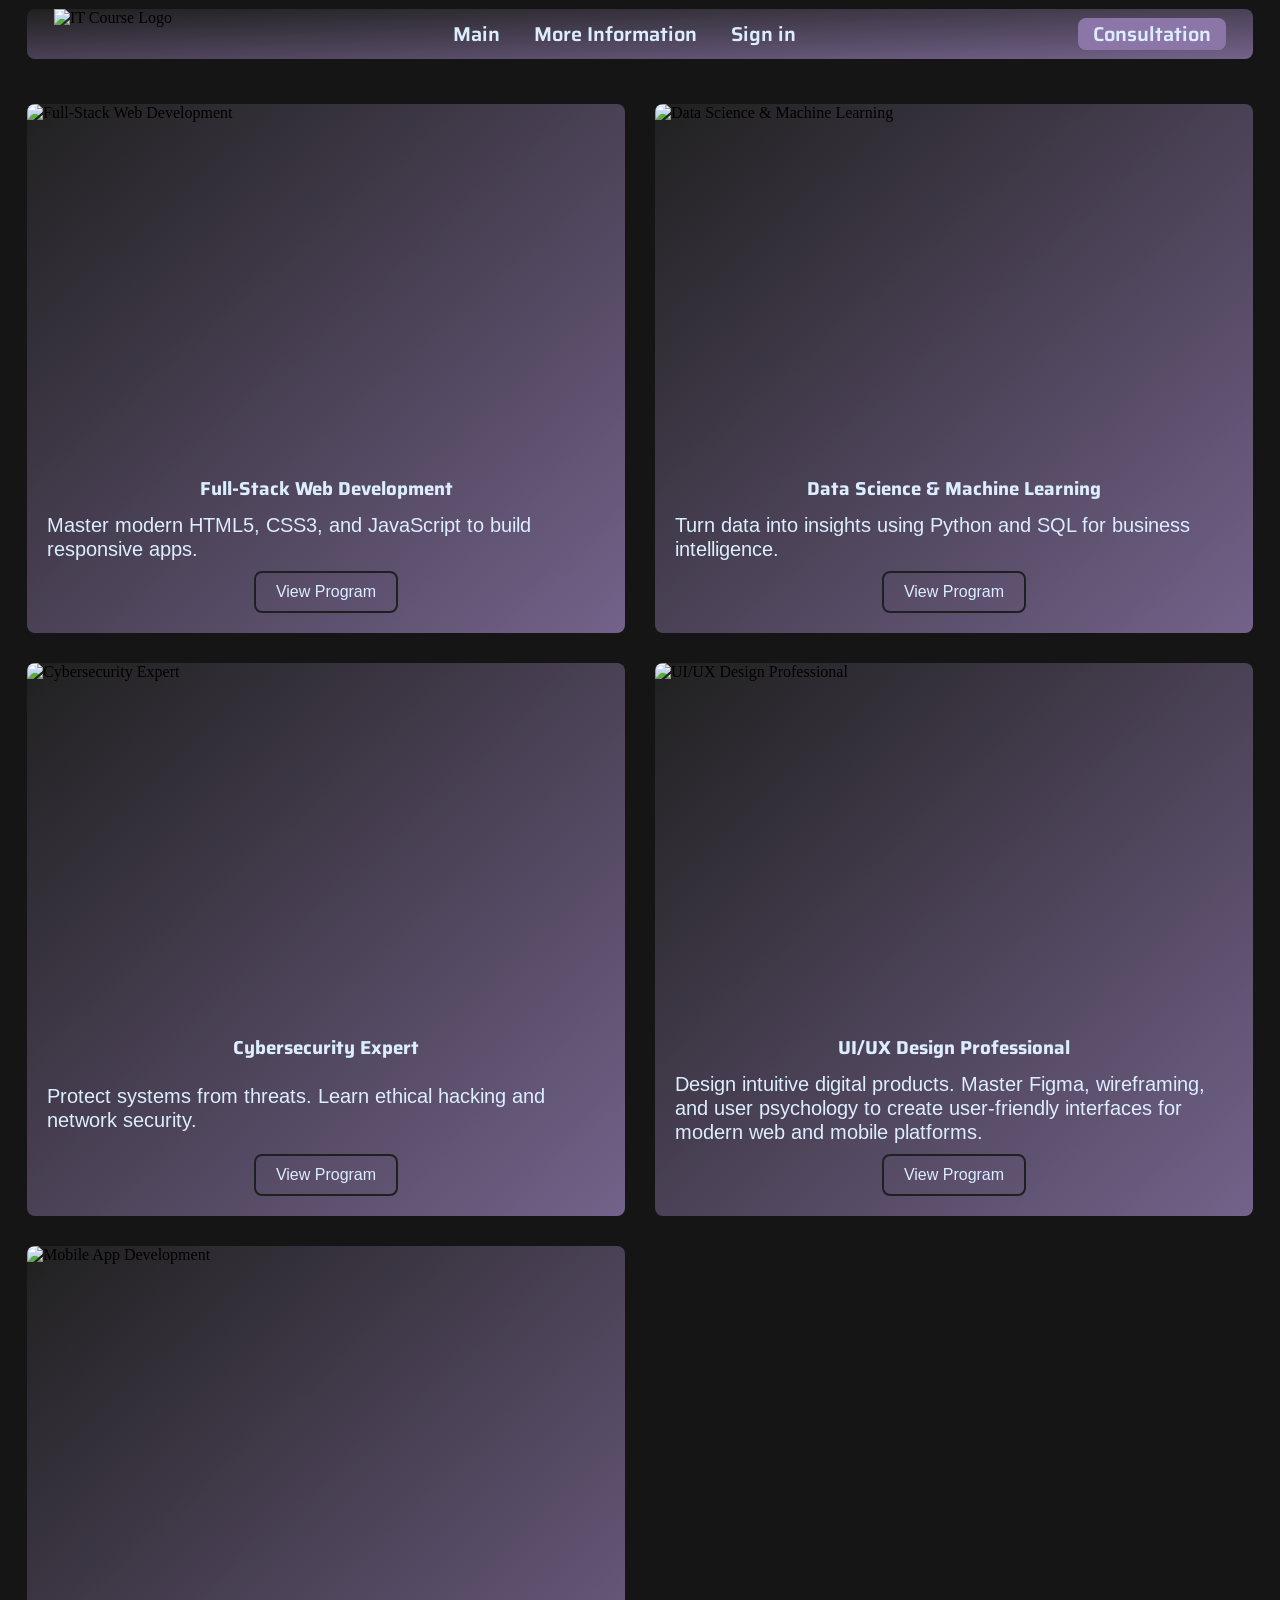
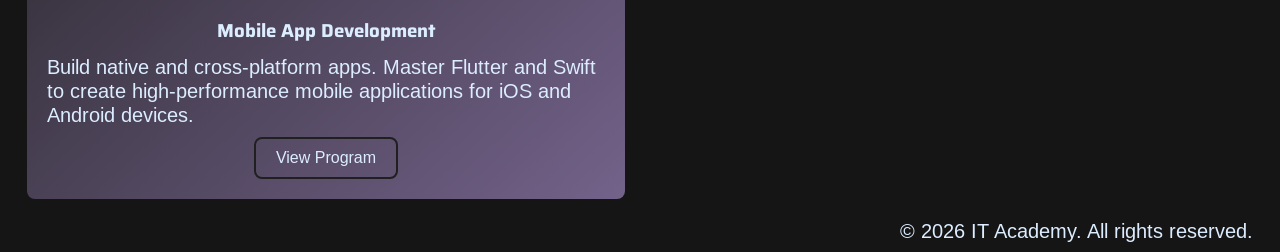
==== container.html @ 8f5b8977 "Add dynamic course cards and array methods" ====
<!DOCTYPE html>
<html lang="en">
<head>
    <meta charset="UTF-8">
    <meta name="viewport" content="width=device-width, initial-scale=1.0">
    <link href="https://fonts.googleapis.com/css2?family=Arimo:ital,wght@0,400..700;1,400..700&family=Saira:ital,wght@0,100..900;1,100..900&display=swap" rel="stylesheet">
    <link rel="stylesheet" href="styles/main.css">
    <link rel="stylesheet" href="styles/container.css">
    <title>List of IT Courses</title>
</head>
<body>
    <header class="nav-header">

        <img class="nav-img" src="photo/logo.png" alt="IT Course Logo" height="50px"; width="auto";>

        <nav class="navigation">
            <a href="index.html">Main</a> 
            <a href="info.html">More Information</a>
            <a href="">Sign in</a>
        </nav>

        <div class="nav-button">
            <a href="" class="nav-cons">Consultation</a>
        </div>

    </header>

    <main>
        <section class="cont-grid">
    
        </section>
    </main>

    <footer class="footer-main">
        <p>&copy; 2026 IT Academy. All rights reserved.</p>
    </footer>

    <script src="js.js"></script>
</body>
</html>
---- styles/main.css ----
* {
    box-sizing: border-box;
    margin: 0;
    padding: 0;
}

:root {
    --radius: 8px;
    --gradient: linear-gradient(to bottom right, #202020, #73628A);
    --gradient2: linear-gradient(to bottom right, #73628A, #202020);
    --spaceUp: 5vh 0 0 0;
}

body {
    background-color: #151515;
    padding: 1vh 3vh;
}

h1, h2, h3, h4, h5, h6 {
    color: #DCEDFF;
    font-family: 'Saira';
}

p {
    color: #DCEDFF;
    font-family: 'Arimo';
    font-size: 1.25rem;
}

header, section {
    border-radius: var(--radius);
}

.nav-header {
    padding: 0 3vh;
    position: sticky;
    z-index: 999;
    display: flex;
    flex-direction: row;
    justify-content: space-between;
    align-items: center;
    background: var(--gradient);
}

.nav-header a {
    color: #DCEDFF;
    font-size: 1.25rem;
    font-family: 'Saira';
    margin: 0 15px;
    font-weight: 600;
}

footer {
    margin: 20px 0 0 0;
    display: flex;
    justify-content: right;
}

a {
    text-decoration: none;
}

.nav-button {
    background-color: #8b76a7;
    border-radius: var(--radius);
    animation: nav-btn-anim 5s ease-in-out infinite;
}

@keyframes nav-btn-anim {
    0%, 70% {
        background-color: #8b76a7;
        transform: scale(1);
    }

    85% {
        background-color: #937eaf;
        transform: scale(1.1);
    }
}

@media (max-width: 768px) {
    .nav-header {
        flex-wrap: wrap;
        padding: 10px;
        justify-content: center;
        gap: 10px;
    }

    .navigation {
        display: flex;
        justify-content: center;
        width: 100%;
        order: 3;
        align-items: center;
    }

    .logo * {
        height: 50px;
        width: 50px;
    }

    .navigation a {
        font-size: 1rem;
    }

    .nav-button a {
        font-size: 1rem;
    }

    .nav-header {
        justify-content: space-between;
        padding: 0 12px;
    }

    body {
        padding: 10px;
    }

    section {
        flex-direction: column;
    }
}
---- styles/container.css ----
.cont-grid {
    display: grid;
    grid-template-columns: repeat(2, 1fr);
    gap: 30px;
    margin: var(--spaceUp);
}

.course-card {
    background: var(--gradient);
    border-radius: var(--radius);
    display: flex;
    flex-direction: column;
    align-items: stretch;
    overflow: hidden;
    height: 100%;
}

.course-card img {
    width: 100%;
    height: 350px;
    object-fit: cover;
    display: block;
}

.course-content {
    gap: 10px;
    padding: 20px;
    display: flex;
    flex-direction: column;
    flex-grow: 1;
    justify-content: space-between;
    align-items: center;
}

.course-content a {
    color: #DCEDFF;
    font-size: 1.25rem;
    font-family: 'Saira';
    margin: 0 15px;
    font-weight: 600;
}

.course-btn {
    background: none;
    color: #DCEDFF;
    border: 2px solid #202020;
    padding: 10px 20px;
    border-radius: var(--radius);
    font-size: 1rem;
    cursor: pointer;
    transition: background 0.3s ease;
}

.course-btn:hover {
    background: #684e8a;
    color: #DCEDFF;
}

@media (max-width: 768px) {

    .cont-grid {
        height: auto;
        grid-template-columns: 1fr;
        padding: 0;
    }
}
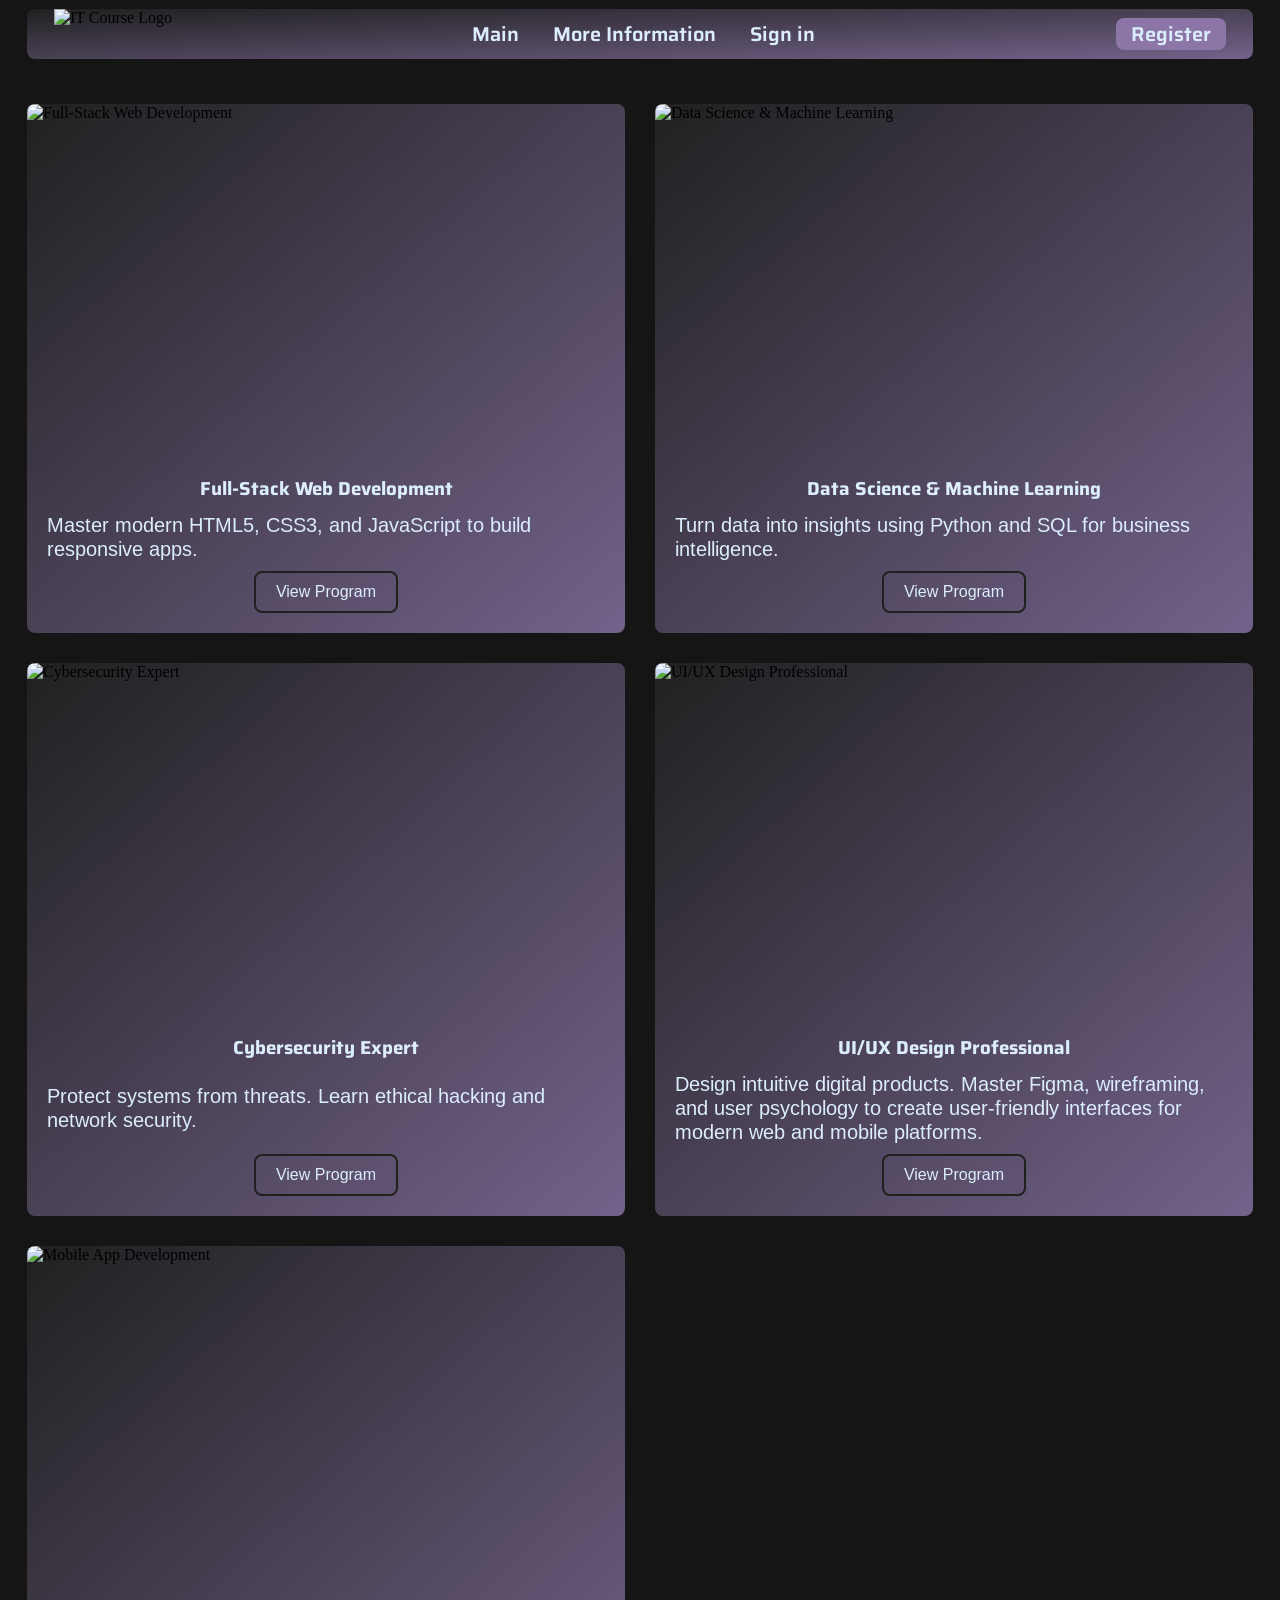
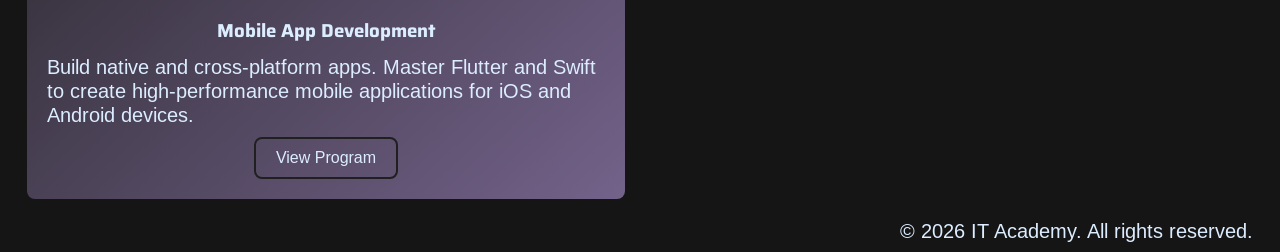
==== commit 382777d5: "Created Form" ====
--- a/container.html
+++ b/container.html
@@ -20,7 +20,7 @@
         </nav>
 
         <div class="nav-button">
-            <a href="" class="nav-cons">Consultation</a>
+            <a href="" class="nav-cons">Register</a>
         </div>
 
     </header>
@@ -35,6 +35,25 @@
         <p>&copy; 2026 IT Academy. All rights reserved.</p>
     </footer>
 
-    <script src="js.js"></script>
+    <div id="registrationModal" class="modal">
+        <div class="modal-content">
+            <span class="close-modal">&times;</span>
+            <h2>Registration for Course</h2>
+            <form id="registrationForm">
+                <label for="courseSelect">Choose Course:</label>
+                <select id="courseSelect" required>
+                    </select>
+
+                <input type="text" id="firstName" placeholder="First Name" required>
+                <input type="text" id="lastName" placeholder="Last Name" required>
+                <input type="email" id="email" placeholder="Email" required>
+                <input type="tel" id="phone" placeholder="Phone Number" required>
+
+                <button type="submit" class="submit-btn">Send Application</button>
+            </form>
+        </div>
+    </div>
+
+    <script type="module" src="scripts/container.js"></script>
 </body>
 </html>
--- a/styles/main.css
+++ b/styles/main.css
@@ -66,6 +66,70 @@
     animation: nav-btn-anim 5s ease-in-out infinite;
 }
 
+
+.modal {
+    display: none;
+    position: fixed;
+    z-index: 1000;
+    left: 0;
+    top: 0;
+    width: 100%;
+    height: 100%;
+    background-color: rgba(0, 0, 0, 0.7);
+    backdrop-filter: blur(5px);
+}
+
+.modal-content {
+    background: var(--gradient);
+    margin: 10% auto;
+    padding: 30px;
+    border: 1px solid #73628A;
+    width: 90%;
+    max-width: 500px;
+    border-radius: var(--radius);
+    position: relative;
+    color: #DCEDFF;
+}
+
+.close-modal {
+    position: absolute;
+    right: 20px;
+    top: 10px;
+    font-size: 30px;
+    cursor: pointer;
+}
+
+#registrationForm {
+    display: flex;
+    flex-direction: column;
+    gap: 15px;
+    margin-top: 20px;
+}
+
+#registrationForm input, #registrationForm select {
+    padding: 12px;
+    border-radius: 5px;
+    border: 1px solid #73628A;
+    background: #151515;
+    color: white;
+    font-size: 1rem;
+}
+
+.submit-btn {
+    background-color: #8b76a7;
+    color: white;
+    padding: 15px;
+    border: none;
+    border-radius: var(--radius);
+    cursor: pointer;
+    font-weight: bold;
+    transition: 0.3s;
+}
+
+.submit-btn:hover {
+    background-color: #937eaf;
+}
+
 @keyframes nav-btn-anim {
     0%, 70% {
         background-color: #8b76a7;
